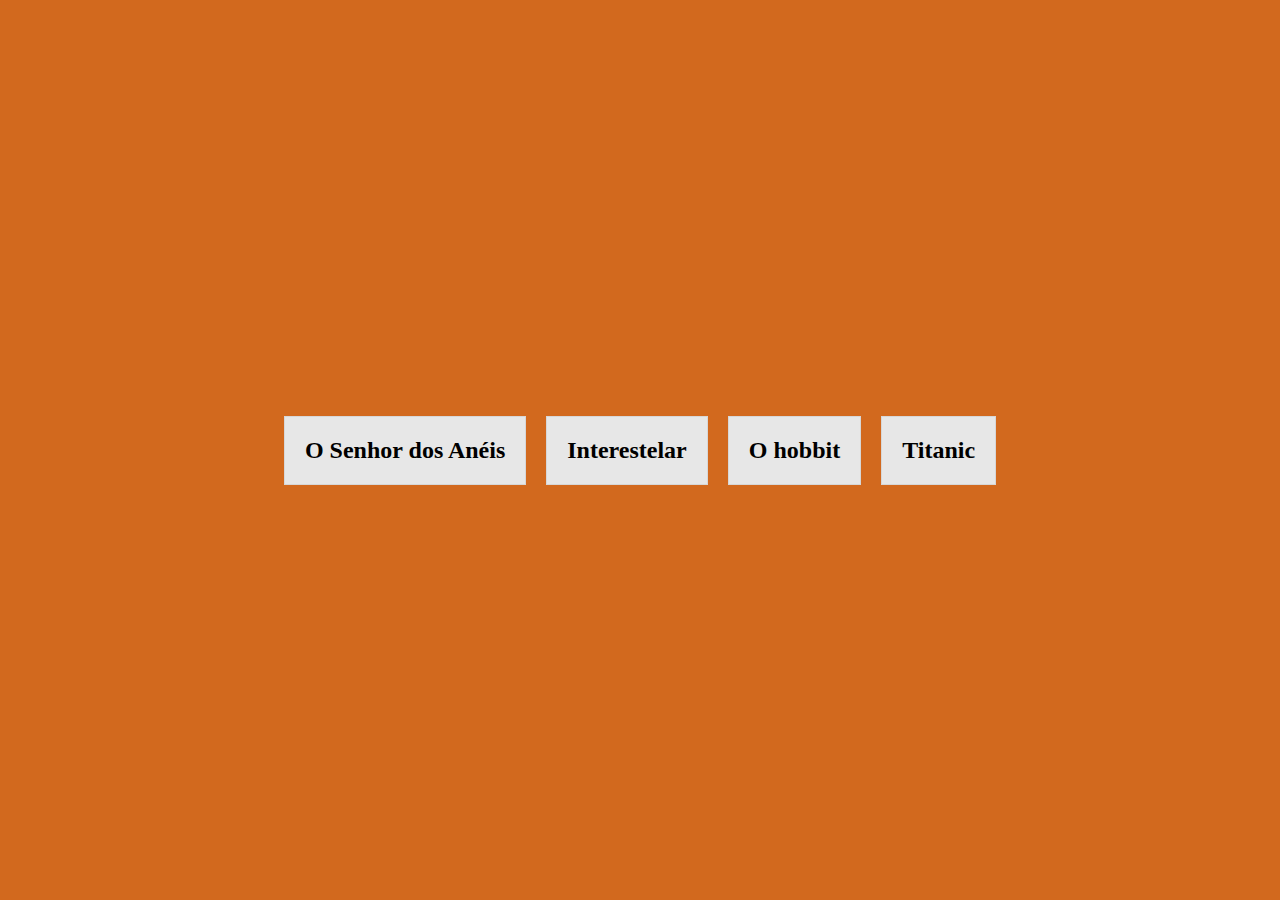
==== flexbox/index.html @ 647d9d37 "Flexbox" ====
<!DOCTYPE html>
<head>
  <meta charset="utf-8">
  <title>Flexbox</title>
  <link rel="stylesheet" href="./style.css">
</head>
<body>
  <div class="flex">
<h2> O Senhor dos Anéis</h2> 
<h2>Interestelar</h2> 
<h2>O hobbit</h2>
<h2> Titanic</h2> 
</div>


</body>
</html>
---- flexbox/style.css ----
.flex{
  display:flex;
  flex-wrap:wrap;
  gap:20px;
  place-content: center;
  background: chocolate;
  height:100vh;
}

body{
  margin:0px;
}


h2{
  background: #e7e7e7;
  border:1px solid #d7d7d7;
  padding:20px;
  margin:0px;
}
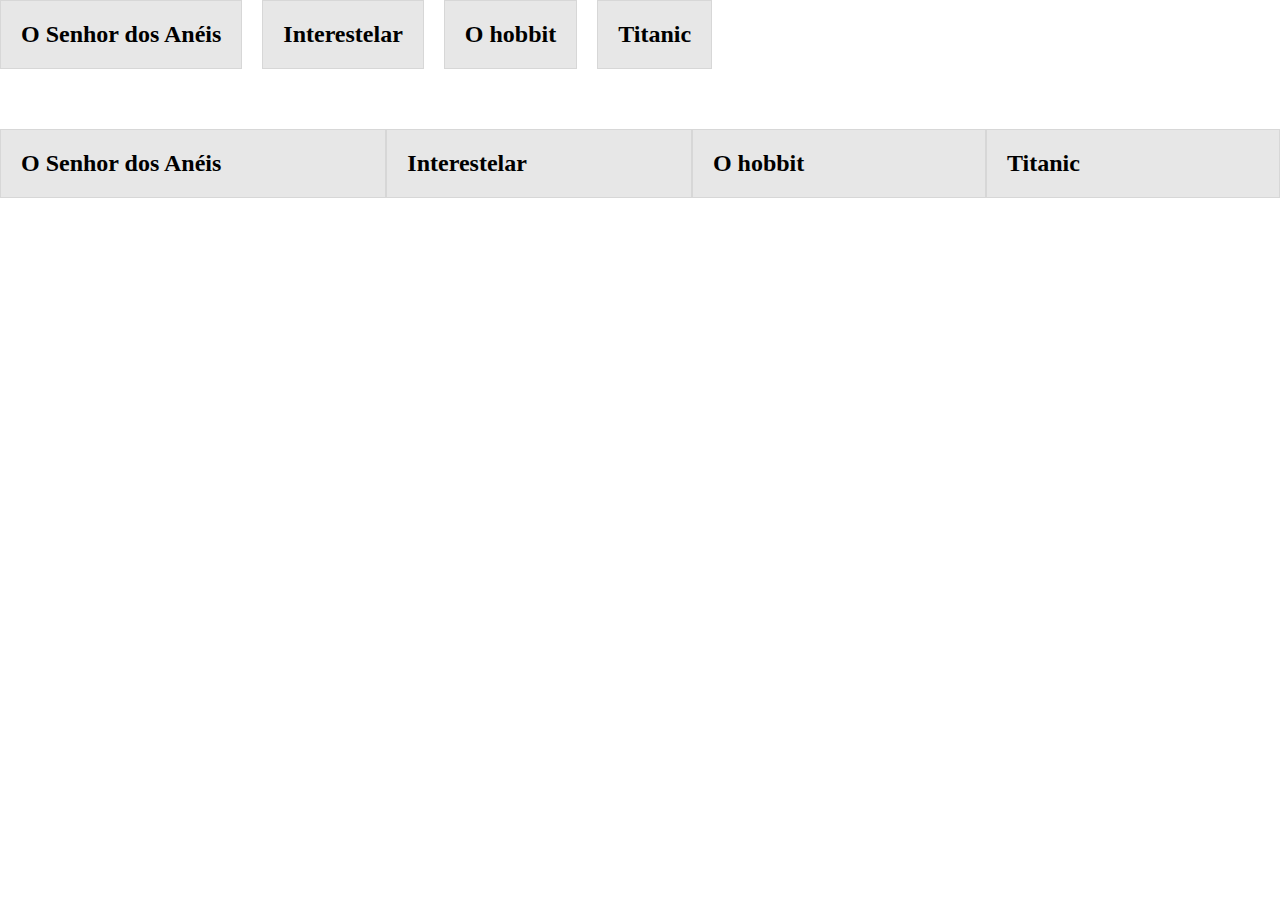
==== commit 416bd461: "Flex Vs Grid" ====
--- a/flexbox/index.html
+++ b/flexbox/index.html
@@ -11,6 +11,12 @@
 <h2>O hobbit</h2>
 <h2> Titanic</h2> 
 </div>
+<div class="grid">
+<h2> O Senhor dos Anéis</h2> 
+<h2>Interestelar</h2> 
+<h2>O hobbit</h2>
+<h2> Titanic</h2> 
+</div>
 
 
 </body>
--- a/flexbox/style.css
+++ b/flexbox/style.css
@@ -2,9 +2,6 @@
   display:flex;
   flex-wrap:wrap;
   gap:20px;
-  place-content: center;
-  background: chocolate;
-  height:100vh;
 }
 
 body{
@@ -17,4 +14,16 @@
   border:1px solid #d7d7d7;
   padding:20px;
   margin:0px;
+  /* flex-grow: 1; */
+  /* flex-basis: auto; */
+  /* flex-shrink: 1; */
+
 }
+.grid{
+  margin-top:60px ;
+  display: grid;
+  grid-template-columns: repeat(auto-fit,minmax(150px,auto));
+
+}
+
+
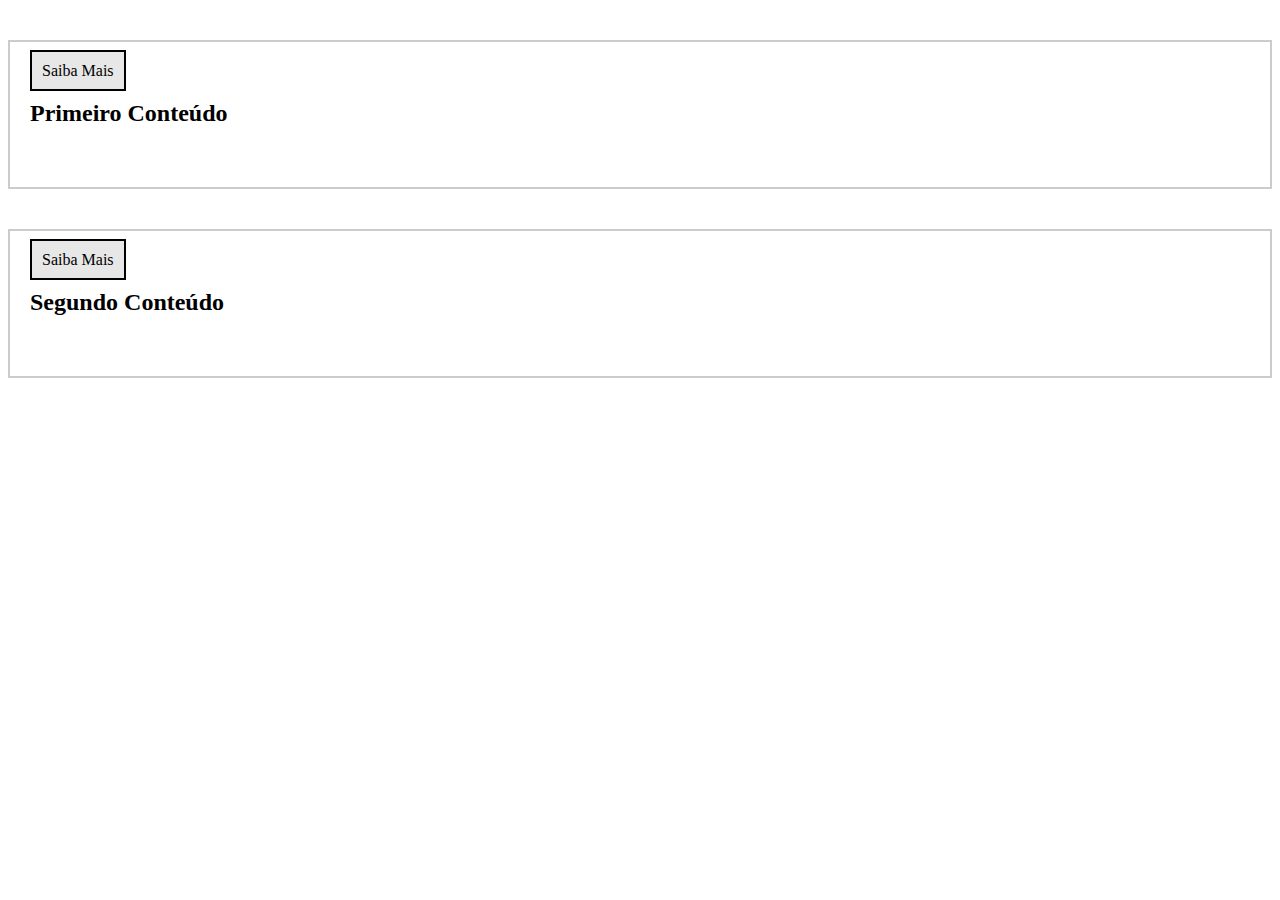
==== commit d3228dad: "position 1" ====
--- a/flexbox/index.html
+++ b/flexbox/index.html
@@ -1,23 +1,18 @@
 <!DOCTYPE html>
 <head>
   <meta charset="utf-8">
-  <title>Flexbox</title>
+  <title>Position</title>
   <link rel="stylesheet" href="./style.css">
 </head>
 <body>
-  <div class="flex">
-<h2> O Senhor dos Anéis</h2> 
-<h2>Interestelar</h2> 
-<h2>O hobbit</h2>
-<h2> Titanic</h2> 
-</div>
-<div class="grid">
-<h2> O Senhor dos Anéis</h2> 
-<h2>Interestelar</h2> 
-<h2>O hobbit</h2>
-<h2> Titanic</h2> 
+<div>
+  <span> Saiba Mais</span>
+<h2> Primeiro Conteúdo</h2> 
 </div>
 
-
+<div>
+  <span>Saiba Mais</span>
+<h2>Segundo Conteúdo</h2> 
+</div>
 </body>
 </html>--- a/flexbox/style.css
+++ b/flexbox/style.css
@@ -1,29 +1,16 @@
-.flex{
-  display:flex;
-  flex-wrap:wrap;
-  gap:20px;
-}
-
-body{
-  margin:0px;
-}
-
-
-h2{
-  background: #e7e7e7;
-  border:1px solid #d7d7d7;
-  padding:20px;
-  margin:0px;
-  /* flex-grow: 1; */
-  /* flex-basis: auto; */
-  /* flex-shrink: 1; */
-
-}
-.grid{
-  margin-top:60px ;
-  display: grid;
-  grid-template-columns: repeat(auto-fit,minmax(150px,auto));
+div{
+  border:2px solid #ccc;
+  margin-top:40px;
+  padding:20px 20px 40px 20px;
 
 }
 
+ span{
+  background:#e7e7e7;
+  border:2px solid black;
+  padding:10px;
+  bottom:20px;
 
+ }
+
+ 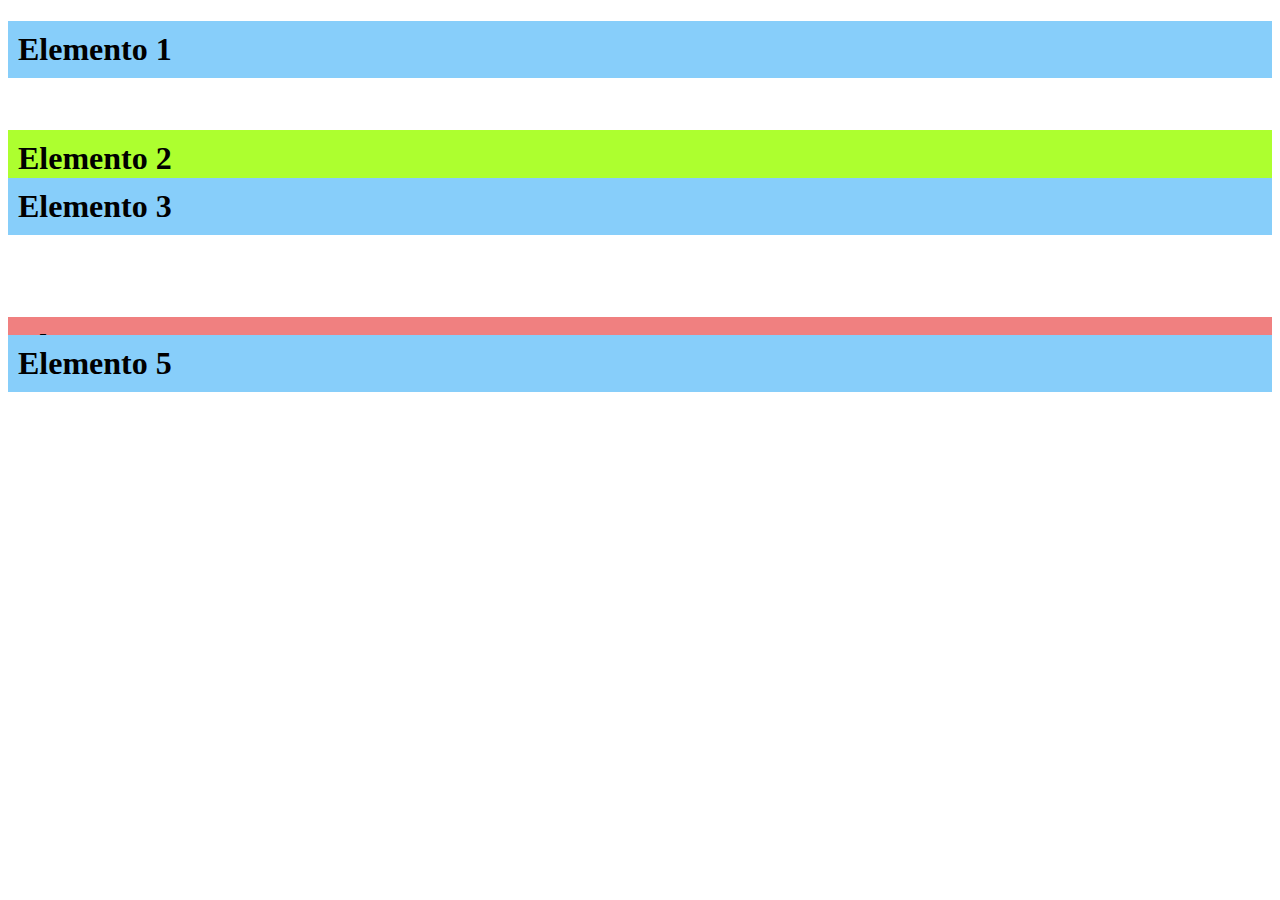
==== commit cf9e384f: "position" ====
--- a/flexbox/index.html
+++ b/flexbox/index.html
@@ -3,16 +3,12 @@
   <meta charset="utf-8">
   <title>Position</title>
   <link rel="stylesheet" href="./style.css">
-</head>
-<body>
-<div>
-  <span> Saiba Mais</span>
-<h2> Primeiro Conteúdo</h2> 
-</div>
-
-<div>
-  <span>Saiba Mais</span>
-<h2>Segundo Conteúdo</h2> 
-</div>
-</body>
+  <body>
+  
+   <h1>Elemento 1</h1>
+   <h1 class="index1">Elemento 2</h1>
+   <h1 class="index3">Elemento 3</h1>
+   <h1 class="index2">Elemento 4</h1>
+    <h1>Elemento 5</h1>
+  </body>
 </html>--- a/flexbox/style.css
+++ b/flexbox/style.css
@@ -1,16 +1,22 @@
-div{
-  border:2px solid #ccc;
-  margin-top:40px;
-  padding:20px 20px 40px 20px;
-
+h1{
+  padding: 10px;
+  background: lightskyblue;
+}
+.index1 {
+  position:relative;
+  top: 30px;
+  background: greenyellow;
+    z-index: -1;
 }
 
- span{
-  background:#e7e7e7;
-  border:2px solid black;
-  padding:10px;
-  bottom:20px;
+.index2{
+  position:relative;
+  background: lightcoral;
+  top:60px;
+  z-index: -1;
+}
 
- }
-
- +.index3{
+ position:relative;
+ z-index:3;
+}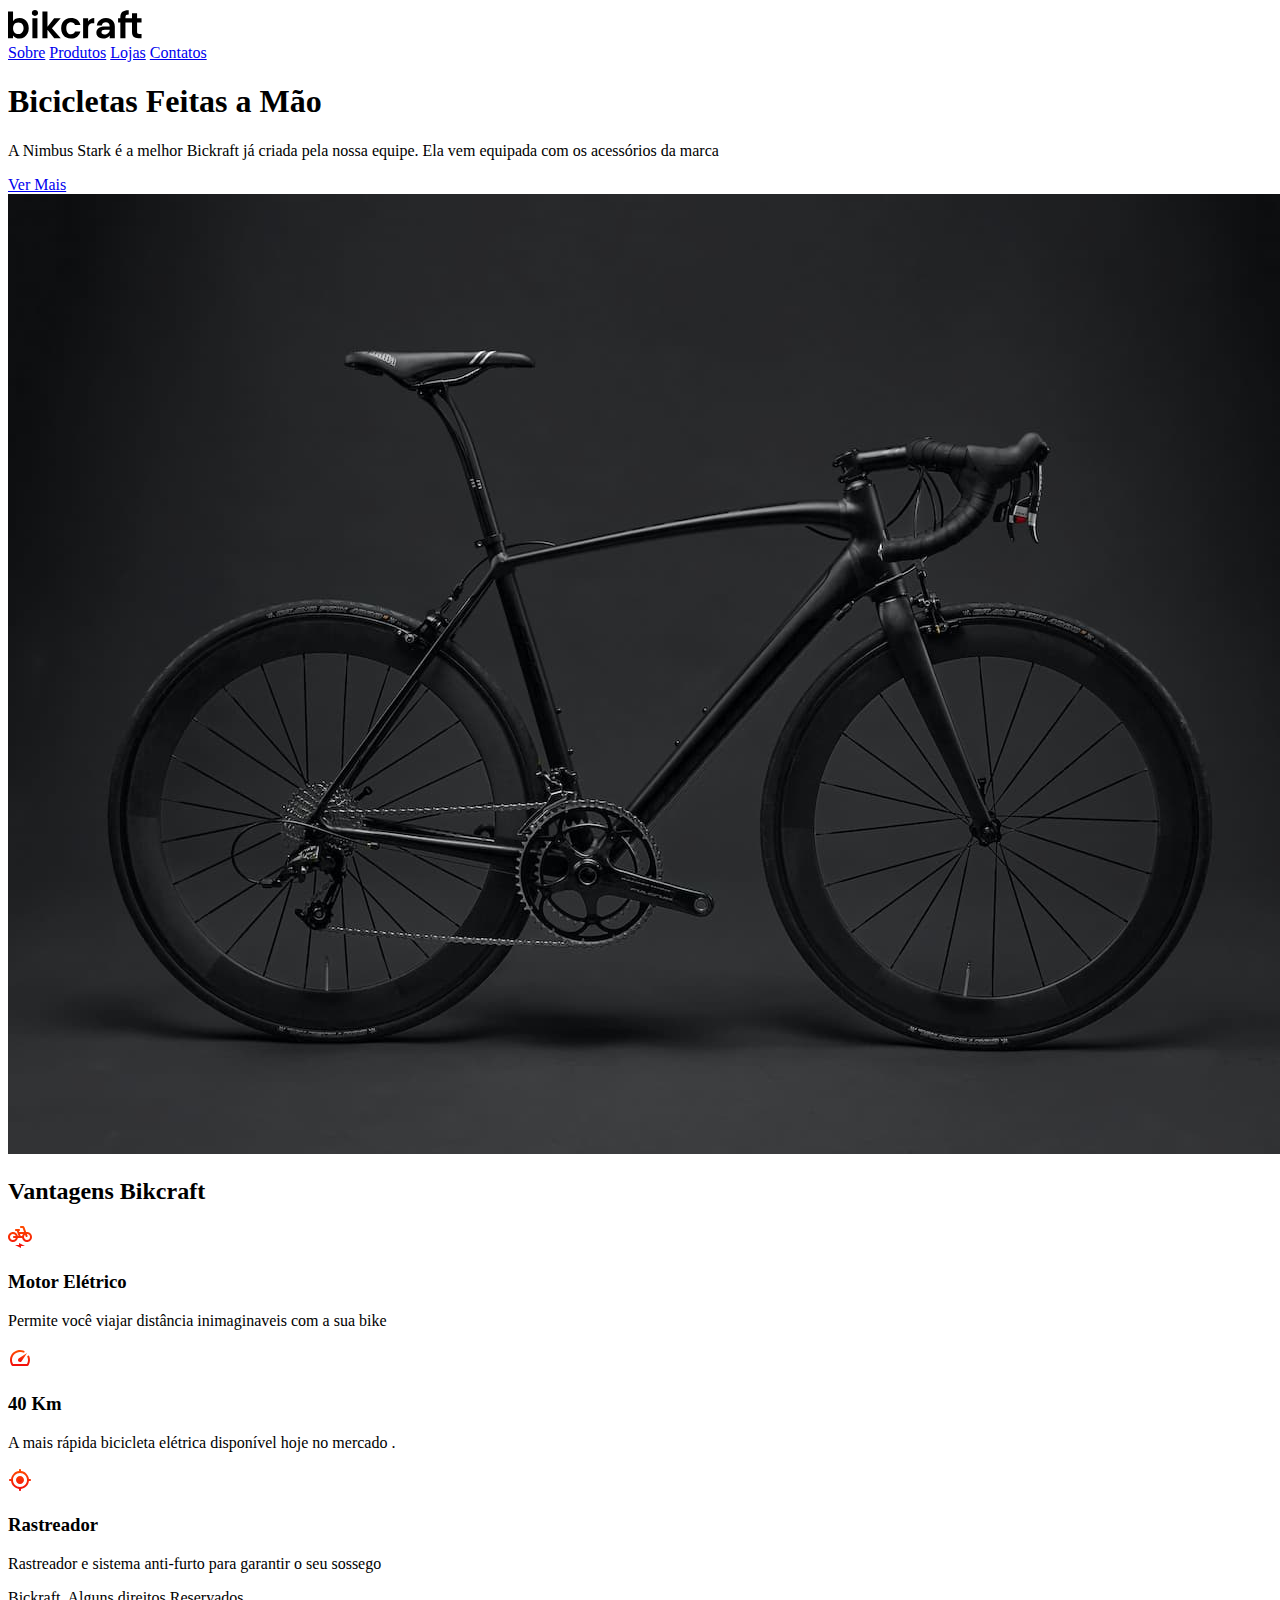
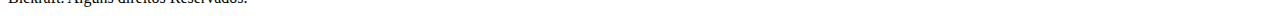
==== commit 4bf6581b: "posicionamento exercício1" ====
--- a/flexbox/index.html
+++ b/flexbox/index.html
@@ -1,14 +1,53 @@
 <!DOCTYPE html>
 <head>
   <meta charset="utf-8">
-  <title>Position</title>
+  <title>Bikcraft</title>
   <link rel="stylesheet" href="./style.css">
   <body>
-  
-   <h1>Elemento 1</h1>
-   <h1 class="index1">Elemento 2</h1>
-   <h1 class="index3">Elemento 3</h1>
-   <h1 class="index2">Elemento 4</h1>
-    <h1>Elemento 5</h1>
+
+  </head>
+    <img src="./img/bikcraft.svg" alt="Bickraft">
+    <div>
+      <a href="/">Sobre</a>
+        <a href="/">Produtos</a>
+         <a href="/">Lojas</a>
+            <a href="/">Contatos</a>
+    </div>
+    <div class="conteudo">
+      <div class="introducao">
+         <span class="detalhe"></span>
+         <h1>Bicicletas Feitas a Mão</h1>
+         <p>A Nimbus Stark é a melhor  Bickraft já criada pela nossa equipe. Ela vem equipada com os acessórios da marca</p>
+         <a href="/">Ver Mais </a> 
+      </div>
+      <img src="./img/bicicleta.jpg" alt="Bicicletabikecraftpreta">
+
+      <h2 class="subtitulo"> Vantagens Bikcraft</h2> 
+
+      <div class="vantagens">
+        <div class="vantagens-item">
+          <img src="./img/eletrica.svg" alt="">
+          <h3>Motor Elétrico</h3>
+          <p>Permite você viajar distância inimaginaveis com a sua bike</p>
+        </div>
+
+          <div class="vantagens-item">
+          <img src="./img/velocidade.svg" alt="">
+          <h3>40 Km</h3>
+          <p>A  mais rápida bicicleta elétrica disponível hoje no mercado . </p>
+        </div>
+        
+          <div class="vantagens-item">
+          <img src="./img/rastreador.svg" alt="">
+          <h3>Rastreador</h3>
+          <p>Rastreador e sistema anti-furto para garantir o seu sossego</p>
+        </div>
+      </div>
+    </div>
+   <div class="rodape">
+    <p> Bickraft. Alguns direitos Reservados. </p>
+
+   </div>
+
   </body>
 </html>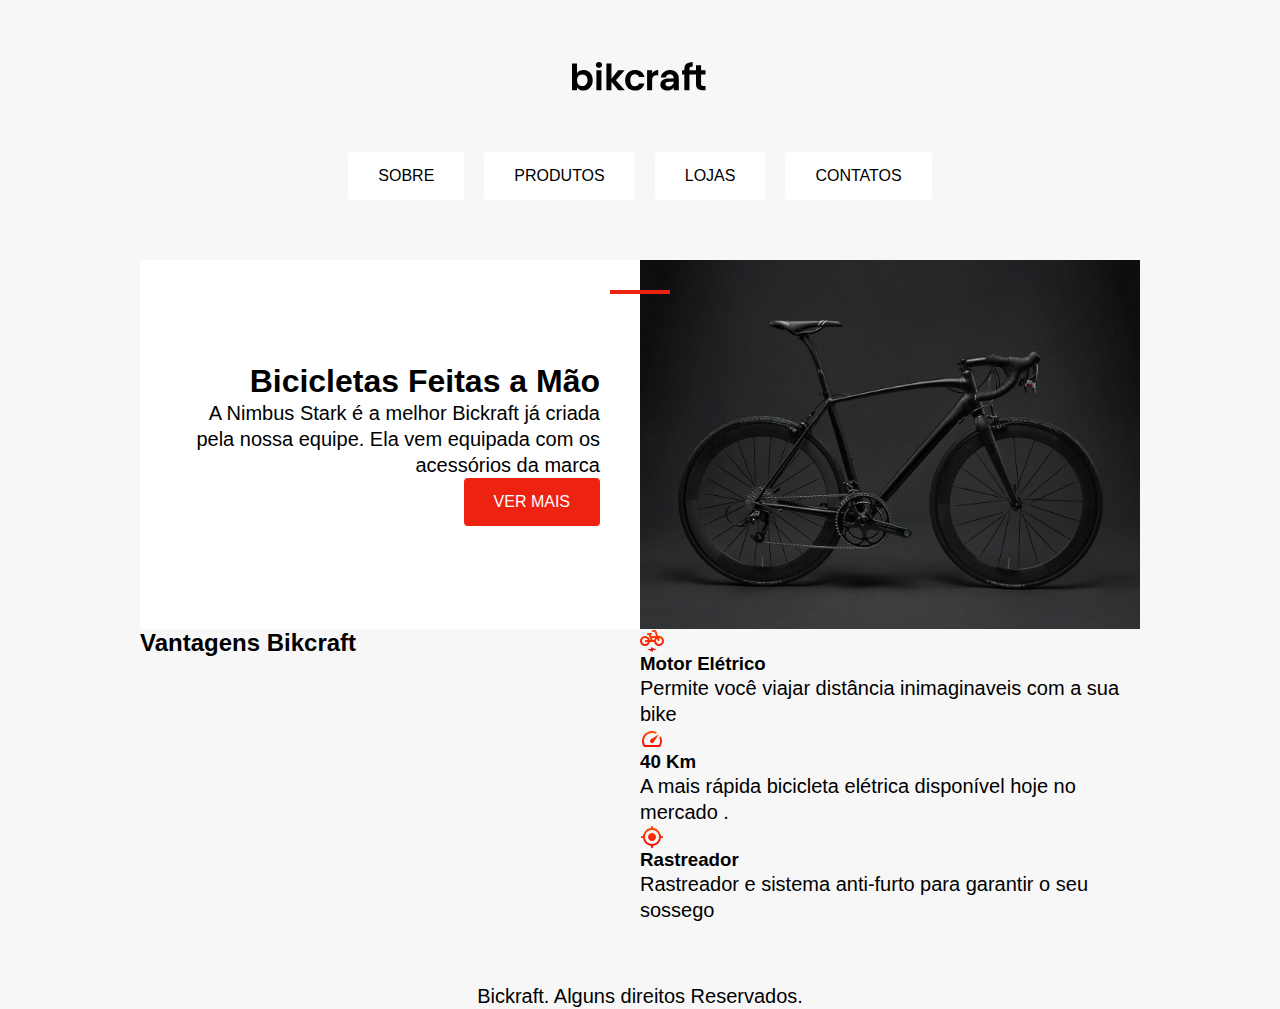
==== commit 4bc77d4d: "posicionamento exercício2" ====
--- a/flexbox/index.html
+++ b/flexbox/index.html
@@ -7,7 +7,8 @@
 
   </head>
     <img src="./img/bikcraft.svg" alt="Bickraft">
-    <div>
+
+    <div class="menu">
       <a href="/">Sobre</a>
         <a href="/">Produtos</a>
          <a href="/">Lojas</a>
@@ -18,7 +19,7 @@
          <span class="detalhe"></span>
          <h1>Bicicletas Feitas a Mão</h1>
          <p>A Nimbus Stark é a melhor  Bickraft já criada pela nossa equipe. Ela vem equipada com os acessórios da marca</p>
-         <a href="/">Ver Mais </a> 
+         <a class="botao" href="/">Ver Mais </a> 
       </div>
       <img src="./img/bicicleta.jpg" alt="Bicicletabikecraftpreta">
 
--- a/flexbox/style.css
+++ b/flexbox/style.css
@@ -0,0 +1,77 @@
+body{
+  font-family: Arial,Arial, Helvetica, sans-serif;
+  margin:0px;
+  background: #f7f7f7;
+  display: grid;
+  gap:60px;
+  justify-items: center;
+  margin-top: 60px;
+}
+
+img{
+  max-width: 100%;
+  display: block;
+}
+
+a{
+  text-decoration: none;
+}
+p,h1,h2,h3{
+  margin:0px;
+
+}
+
+p{
+  font-size:20px;
+  line-height: 1.3;
+ }
+
+ .menu{
+  display: flex;
+  flex-wrap:wrap;
+  gap:20px;
+  justify-content:center;
+ }
+
+.menu a{
+ background:#ffffff;
+ padding:15px 30px;
+ border-radius:4px;
+ color:#000000;
+ text-transform: uppercase;
+}
+.conteudo{
+  display: grid;
+  grid-template-columns: 1fr 1fr;
+  max-width:1000px ;
+}
+
+.introducao{
+  background:#fff;
+  padding:40px;
+  text-align: right;
+  position:relative ;
+  display: grid;
+  align-content: center;
+  justify-items:end;
+}
+
+.detalhe{
+  width:60px;
+  height:4px;
+  background:#e21;
+  display: inline-block;
+  position:absolute;
+  top:30px;
+  right:-30px;
+
+}
+
+.botao{
+  background:#e21 ;
+  border-radius:4px;
+  color:#fff;
+  padding:15px 30px;
+  text-transform: uppercase;
+ 
+}